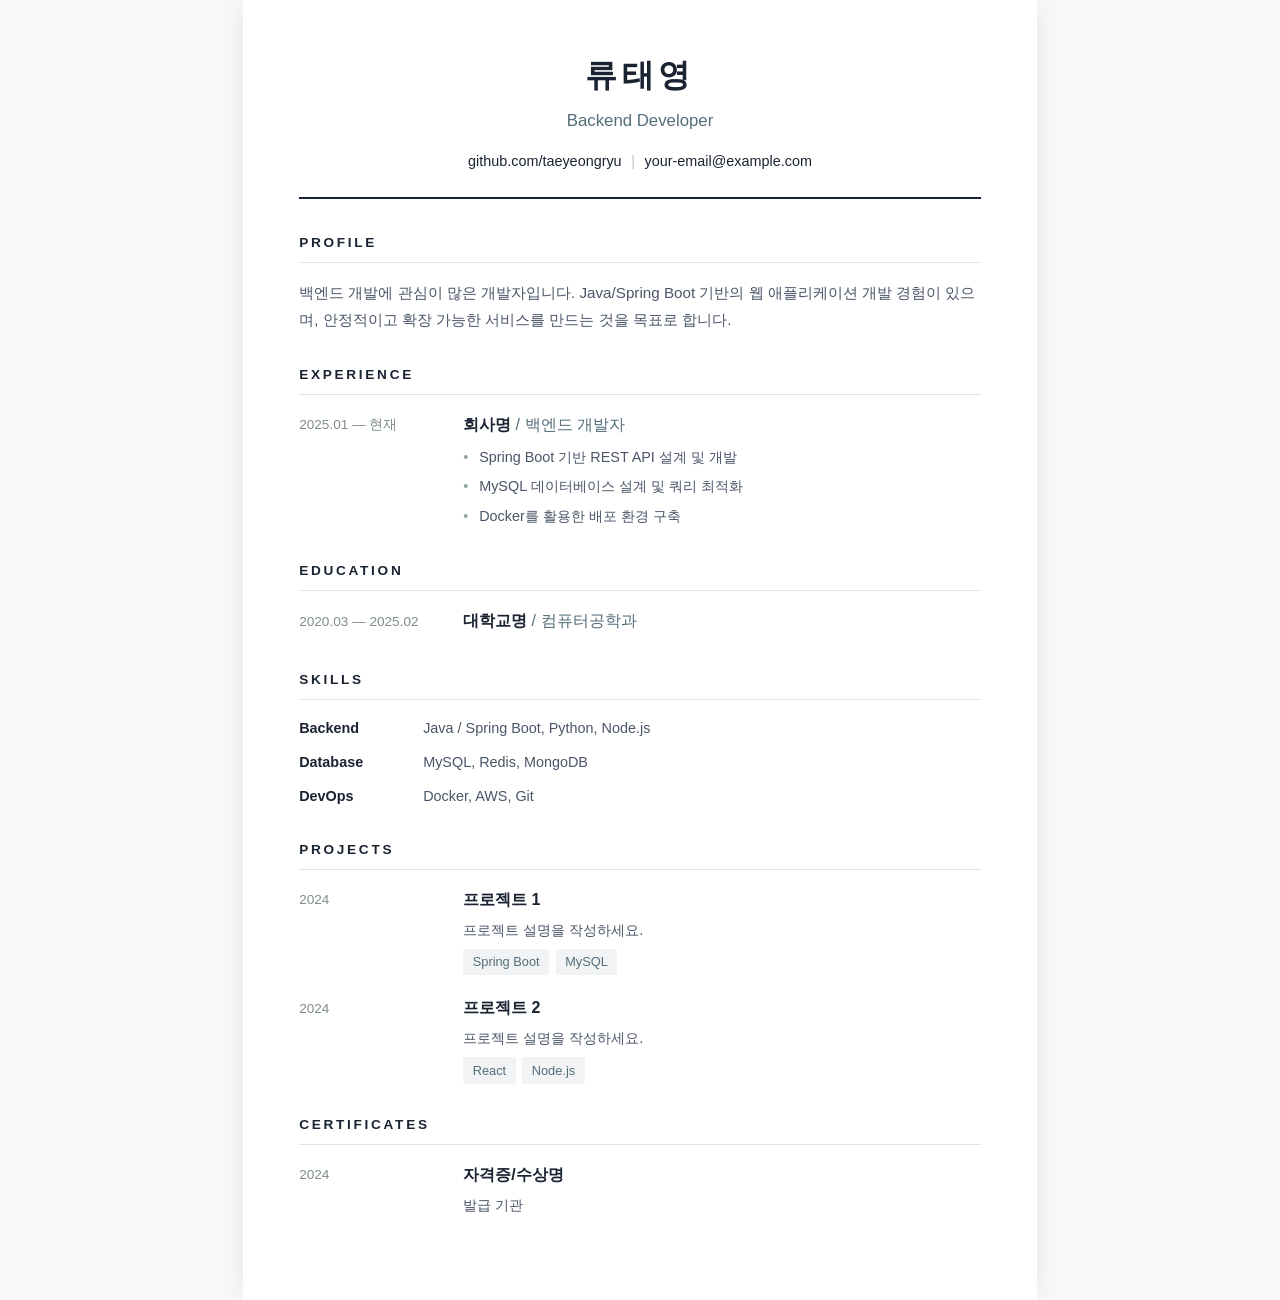
==== resume/index.html @ edf3df94 "feat: add resume page and redirect index to /resume/ - Add resume/index.html with professional resum" ====
<!DOCTYPE html>
<html lang="ko">
<head>
    <meta charset="UTF-8">
    <meta name="viewport" content="width=device-width, initial-scale=1.0">
    <title>류태영 | Resume</title>
    <link rel="stylesheet" href="style.css">
</head>
<body>
    <main>
        <header class="resume-header">
            <h1>류태영</h1>
            <p class="title">Backend Developer</p>
            <div class="contact-info">
                <a href="https://github.com/taeyeongryu" target="_blank">github.com/taeyeongryu</a>
                <span class="separator">|</span>
                <a href="mailto:your-email@example.com">your-email@example.com</a>
            </div>
        </header>

        <section>
            <h2>PROFILE</h2>
            <p class="profile-summary">
                백엔드 개발에 관심이 많은 개발자입니다. Java/Spring Boot 기반의 웹 애플리케이션 개발 경험이 있으며,
                안정적이고 확장 가능한 서비스를 만드는 것을 목표로 합니다.
            </p>
        </section>

        <section>
            <h2>EXPERIENCE</h2>
            <div class="timeline">
                <div class="timeline-item">
                    <div class="timeline-date">2025.01 &mdash; 현재</div>
                    <div class="timeline-content">
                        <h3>회사명 <span class="position">/ 백엔드 개발자</span></h3>
                        <ul>
                            <li>Spring Boot 기반 REST API 설계 및 개발</li>
                            <li>MySQL 데이터베이스 설계 및 쿼리 최적화</li>
                            <li>Docker를 활용한 배포 환경 구축</li>
                        </ul>
                    </div>
                </div>
            </div>
        </section>

        <section>
            <h2>EDUCATION</h2>
            <div class="timeline">
                <div class="timeline-item">
                    <div class="timeline-date">2020.03 &mdash; 2025.02</div>
                    <div class="timeline-content">
                        <h3>대학교명 <span class="position">/ 컴퓨터공학과</span></h3>
                    </div>
                </div>
            </div>
        </section>

        <section>
            <h2>SKILLS</h2>
            <div class="skills-list">
                <div class="skill-row">
                    <span class="skill-category">Backend</span>
                    <span class="skill-items">Java / Spring Boot, Python, Node.js</span>
                </div>
                <div class="skill-row">
                    <span class="skill-category">Database</span>
                    <span class="skill-items">MySQL, Redis, MongoDB</span>
                </div>
                <div class="skill-row">
                    <span class="skill-category">DevOps</span>
                    <span class="skill-items">Docker, AWS, Git</span>
                </div>
            </div>
        </section>

        <section>
            <h2>PROJECTS</h2>
            <div class="timeline">
                <div class="timeline-item">
                    <div class="timeline-date">2024</div>
                    <div class="timeline-content">
                        <h3>프로젝트 1</h3>
                        <p>프로젝트 설명을 작성하세요.</p>
                        <div class="tech-tags">
                            <span>Spring Boot</span>
                            <span>MySQL</span>
                        </div>
                    </div>
                </div>
                <div class="timeline-item">
                    <div class="timeline-date">2024</div>
                    <div class="timeline-content">
                        <h3>프로젝트 2</h3>
                        <p>프로젝트 설명을 작성하세요.</p>
                        <div class="tech-tags">
                            <span>React</span>
                            <span>Node.js</span>
                        </div>
                    </div>
                </div>
            </div>
        </section>

        <section>
            <h2>CERTIFICATES</h2>
            <div class="timeline">
                <div class="timeline-item">
                    <div class="timeline-date">2024</div>
                    <div class="timeline-content">
                        <h3>자격증/수상명</h3>
                        <p>발급 기관</p>
                    </div>
                </div>
            </div>
        </section>
    </main>
</body>
</html>
---- resume/style.css ----
* {
    margin: 0;
    padding: 0;
    box-sizing: border-box;
}

body {
    font-family: -apple-system, 'Segoe UI', 'Noto Sans KR', sans-serif;
    color: #2c3e50;
    line-height: 1.7;
    background: #f8f9fa;
}

main {
    max-width: 210mm;
    margin: 0 auto;
    background: #fff;
    padding: 3rem 3.5rem;
    min-height: 100vh;
    box-shadow: 0 0 30px rgba(0, 0, 0, 0.08);
}

/* Back link */
.back-link {
    position: fixed;
    top: 1.5rem;
    left: 1.5rem;
    text-decoration: none;
    color: #7f8c8d;
    font-size: 0.9rem;
    transition: color 0.2s;
    z-index: 10;
}

.back-link:hover {
    color: #1a2332;
}

/* Header */
.resume-header {
    text-align: center;
    padding-bottom: 1.5rem;
    border-bottom: 2px solid #1a2332;
    margin-bottom: 2rem;
}

.resume-header h1 {
    font-size: 2rem;
    font-weight: 700;
    color: #1a2332;
    letter-spacing: 0.15em;
    margin-bottom: 0.3rem;
}

.resume-header .title {
    font-size: 1.05rem;
    color: #546e7a;
    font-weight: 400;
    margin-bottom: 0.8rem;
}

.contact-info {
    display: flex;
    justify-content: center;
    align-items: center;
    gap: 0.6rem;
    font-size: 0.9rem;
}

.contact-info a {
    color: #1a2332;
    text-decoration: none;
}

.contact-info a:hover {
    text-decoration: underline;
}

.contact-info .separator {
    color: #bdc3c7;
}

/* Sections */
section {
    margin-bottom: 1.8rem;
}

section h2 {
    font-size: 0.85rem;
    font-weight: 700;
    color: #1a2332;
    letter-spacing: 0.2em;
    text-transform: uppercase;
    padding-bottom: 0.5rem;
    border-bottom: 1px solid #dee2e6;
    margin-bottom: 1rem;
}

/* Profile */
.profile-summary {
    color: #4a5568;
    font-size: 0.95rem;
    line-height: 1.8;
}

/* Timeline */
.timeline {
    display: flex;
    flex-direction: column;
    gap: 1.2rem;
}

.timeline-item {
    display: grid;
    grid-template-columns: 140px 1fr;
    gap: 1.5rem;
}

.timeline-date {
    font-size: 0.85rem;
    color: #7f8c8d;
    padding-top: 0.15rem;
    white-space: nowrap;
}

.timeline-content h3 {
    font-size: 1rem;
    font-weight: 600;
    color: #1a2332;
    margin-bottom: 0.3rem;
}

.timeline-content .position {
    font-weight: 400;
    color: #546e7a;
}

.timeline-content p {
    color: #4a5568;
    font-size: 0.9rem;
    margin-bottom: 0.4rem;
}

.timeline-content ul {
    list-style: none;
    padding: 0;
}

.timeline-content li {
    font-size: 0.9rem;
    color: #4a5568;
    padding: 0.15rem 0;
    padding-left: 1rem;
    position: relative;
}

.timeline-content li::before {
    content: '\2022';
    position: absolute;
    left: 0;
    color: #95a5a6;
}

/* Skills */
.skills-list {
    display: flex;
    flex-direction: column;
    gap: 0.6rem;
}

.skill-row {
    display: grid;
    grid-template-columns: 100px 1fr;
    gap: 1.5rem;
    font-size: 0.9rem;
}

.skill-category {
    font-weight: 600;
    color: #1a2332;
}

.skill-items {
    color: #4a5568;
}

/* Tech tags */
.tech-tags {
    display: flex;
    gap: 0.4rem;
    flex-wrap: wrap;
    margin-top: 0.3rem;
}

.tech-tags span {
    font-size: 0.8rem;
    color: #546e7a;
    background: #f1f3f5;
    padding: 0.15rem 0.6rem;
    border-radius: 3px;
}

/* Responsive */
@media (max-width: 600px) {
    main {
        padding: 2rem 1.5rem;
    }

    .timeline-item {
        grid-template-columns: 1fr;
        gap: 0.2rem;
    }

    .timeline-date {
        font-weight: 600;
        color: #546e7a;
    }

    .skill-row {
        grid-template-columns: 1fr;
        gap: 0.2rem;
    }

    .back-link {
        position: static;
        display: inline-block;
        padding: 1rem 1.5rem 0;
    }
}

/* Print */
@media print {
    body {
        background: #fff;
    }

    main {
        box-shadow: none;
        padding: 0;
        max-width: 100%;
    }

    .back-link {
        display: none;
    }

    section {
        margin-bottom: 1.2rem;
        break-inside: avoid;
    }

    @page {
        size: A4;
        margin: 15mm 20mm;
    }
}
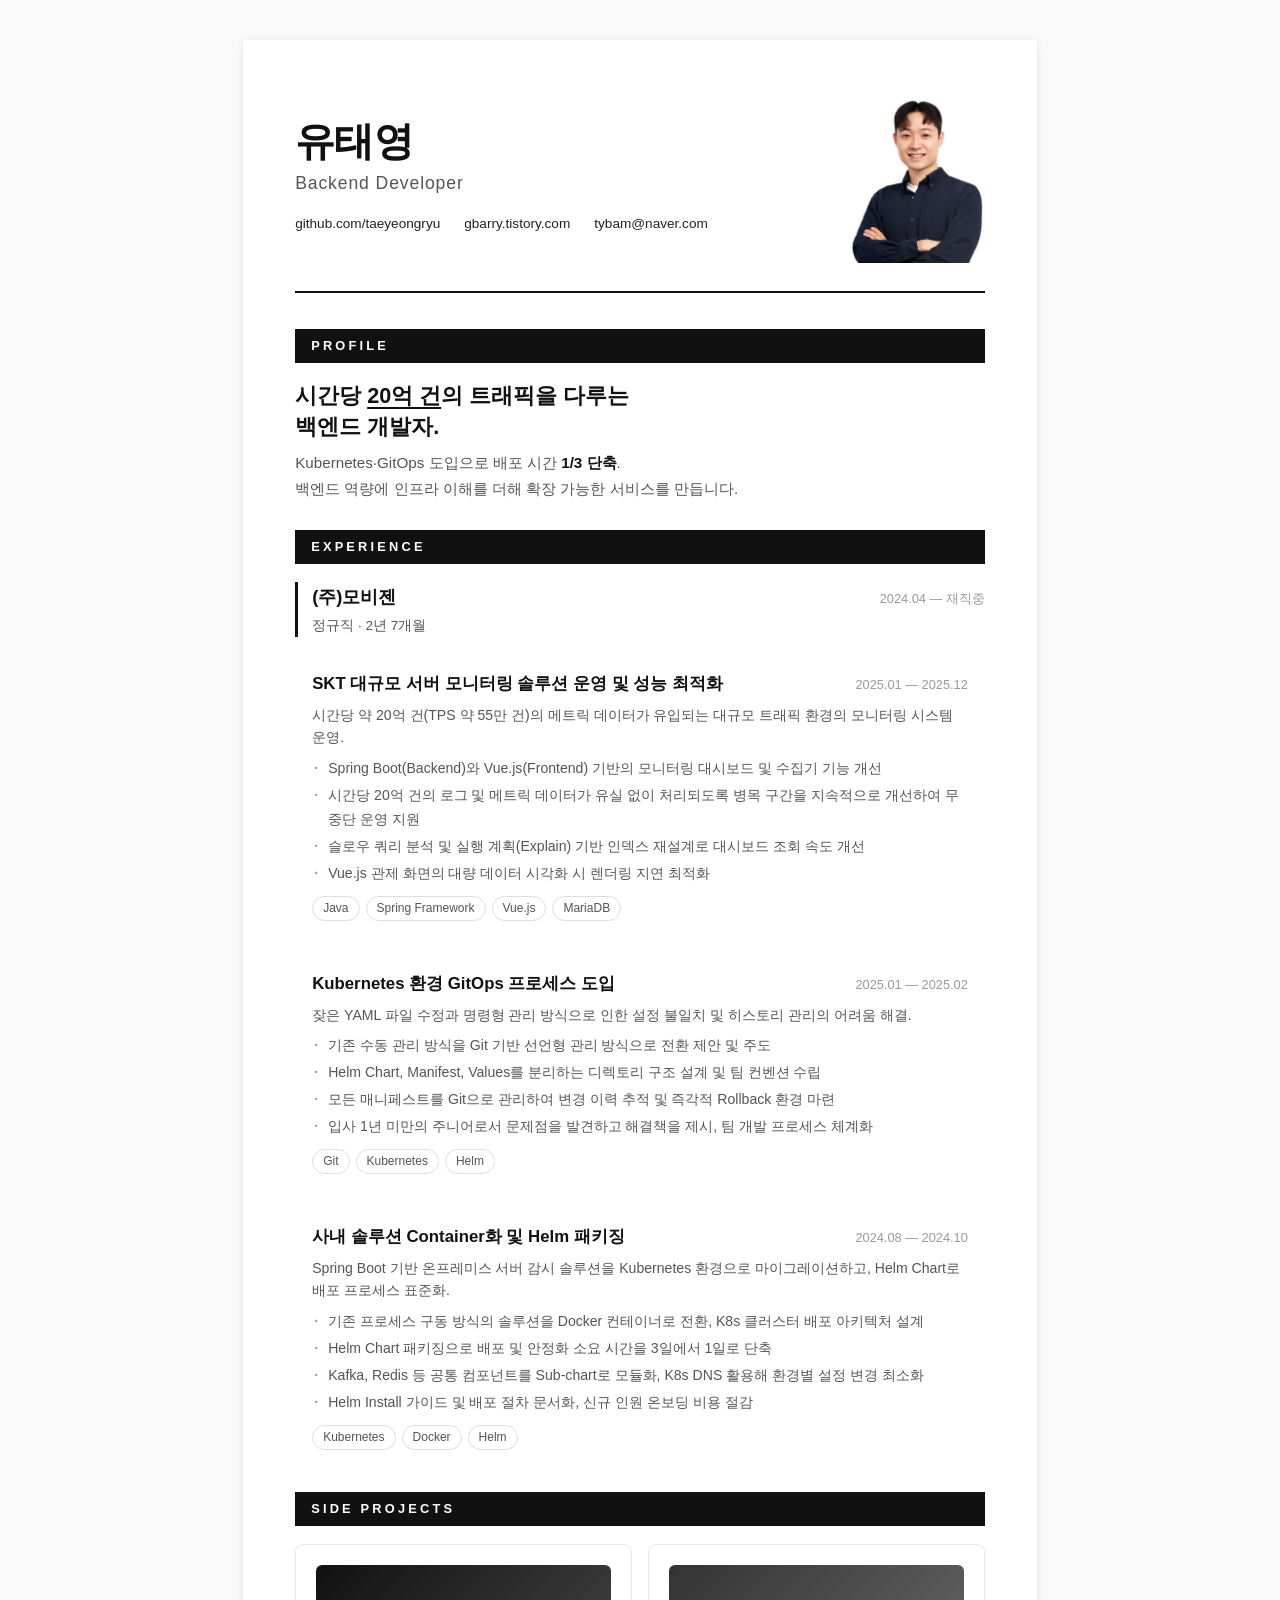
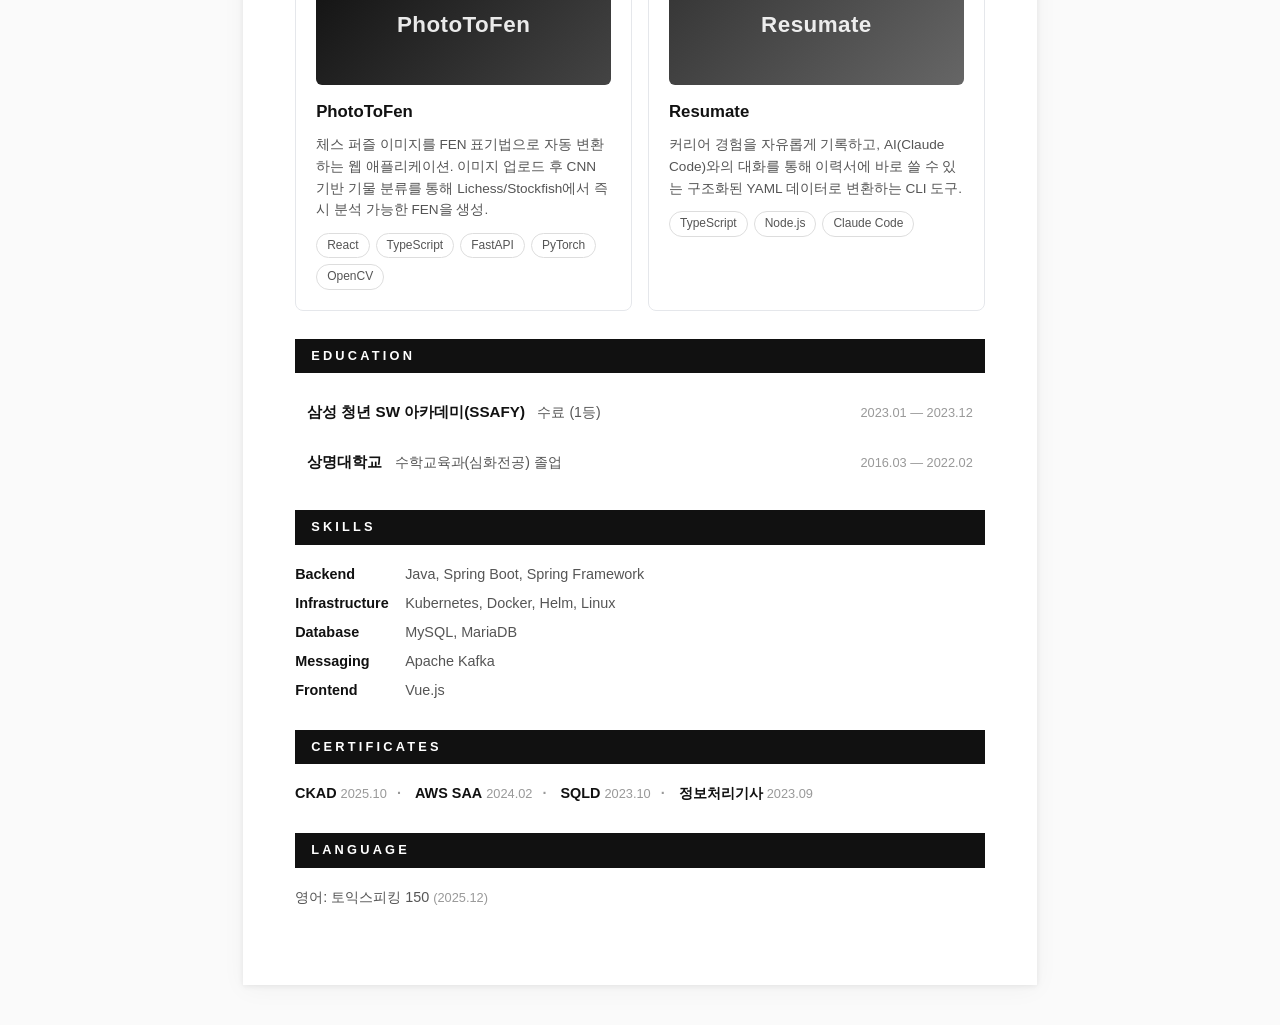
==== commit 8e962c43: "feat: redesign resume with B-style layout, profile photo, and side projects - Apply typography-focus" ====
--- a/resume/index.html
+++ b/resume/index.html
@@ -3,116 +3,227 @@
 <head>
     <meta charset="UTF-8">
     <meta name="viewport" content="width=device-width, initial-scale=1.0">
-    <title>류태영 | Resume</title>
+    <title>유태영 — Backend Developer</title>
     <link rel="stylesheet" href="style.css">
 </head>
 <body>
-    <main>
-        <header class="resume-header">
-            <h1>류태영</h1>
-            <p class="title">Backend Developer</p>
-            <div class="contact-info">
-                <a href="https://github.com/taeyeongryu" target="_blank">github.com/taeyeongryu</a>
-                <span class="separator">|</span>
-                <a href="mailto:your-email@example.com">your-email@example.com</a>
-            </div>
+    <div class="resume">
+        <!-- Header -->
+        <header class="header">
+            <div class="header__text">
+                <h1 class="header__name">유태영</h1>
+                <p class="header__role">Backend Developer</p>
+                <ul class="header__contact">
+                    <li><a href="https://github.com/taeyeongryu" target="_blank" rel="noopener">github.com/taeyeongryu</a></li>
+                    <li><a href="https://gbarry.tistory.com" target="_blank" rel="noopener">gbarry.tistory.com</a></li>
+                    <li><a href="mailto:tybam@naver.com">tybam@naver.com</a></li>
+                </ul>
+            </div>
+            <img src="profile.jpg" alt="유태영 프로필 사진" class="header__photo">
         </header>
 
-        <section>
-            <h2>PROFILE</h2>
-            <p class="profile-summary">
-                백엔드 개발에 관심이 많은 개발자입니다. Java/Spring Boot 기반의 웹 애플리케이션 개발 경험이 있으며,
-                안정적이고 확장 가능한 서비스를 만드는 것을 목표로 합니다.
-            </p>
-        </section>
-
-        <section>
-            <h2>EXPERIENCE</h2>
-            <div class="timeline">
-                <div class="timeline-item">
-                    <div class="timeline-date">2025.01 &mdash; 현재</div>
-                    <div class="timeline-content">
-                        <h3>회사명 <span class="position">/ 백엔드 개발자</span></h3>
-                        <ul>
-                            <li>Spring Boot 기반 REST API 설계 및 개발</li>
-                            <li>MySQL 데이터베이스 설계 및 쿼리 최적화</li>
-                            <li>Docker를 활용한 배포 환경 구축</li>
-                        </ul>
-                    </div>
-                </div>
-            </div>
-        </section>
-
-        <section>
-            <h2>EDUCATION</h2>
-            <div class="timeline">
-                <div class="timeline-item">
-                    <div class="timeline-date">2020.03 &mdash; 2025.02</div>
-                    <div class="timeline-content">
-                        <h3>대학교명 <span class="position">/ 컴퓨터공학과</span></h3>
-                    </div>
-                </div>
-            </div>
-        </section>
-
-        <section>
-            <h2>SKILLS</h2>
-            <div class="skills-list">
-                <div class="skill-row">
-                    <span class="skill-category">Backend</span>
-                    <span class="skill-items">Java / Spring Boot, Python, Node.js</span>
-                </div>
-                <div class="skill-row">
-                    <span class="skill-category">Database</span>
-                    <span class="skill-items">MySQL, Redis, MongoDB</span>
-                </div>
-                <div class="skill-row">
-                    <span class="skill-category">DevOps</span>
-                    <span class="skill-items">Docker, AWS, Git</span>
-                </div>
-            </div>
-        </section>
-
-        <section>
-            <h2>PROJECTS</h2>
-            <div class="timeline">
-                <div class="timeline-item">
-                    <div class="timeline-date">2024</div>
-                    <div class="timeline-content">
-                        <h3>프로젝트 1</h3>
-                        <p>프로젝트 설명을 작성하세요.</p>
-                        <div class="tech-tags">
-                            <span>Spring Boot</span>
-                            <span>MySQL</span>
-                        </div>
-                    </div>
-                </div>
-                <div class="timeline-item">
-                    <div class="timeline-date">2024</div>
-                    <div class="timeline-content">
-                        <h3>프로젝트 2</h3>
-                        <p>프로젝트 설명을 작성하세요.</p>
-                        <div class="tech-tags">
-                            <span>React</span>
-                            <span>Node.js</span>
-                        </div>
-                    </div>
-                </div>
-            </div>
-        </section>
-
-        <section>
-            <h2>CERTIFICATES</h2>
-            <div class="timeline">
-                <div class="timeline-item">
-                    <div class="timeline-date">2024</div>
-                    <div class="timeline-content">
-                        <h3>자격증/수상명</h3>
-                        <p>발급 기관</p>
-                    </div>
-                </div>
-            </div>
-        </section>
-    </main>
+        <!-- Profile -->
+        <section class="section">
+            <h2 class="section__title">Profile</h2>
+            <p class="profile__headline">시간당 <strong>20억 건</strong>의 트래픽을 다루는<br>백엔드 개발자.</p>
+            <p class="profile__sub">Kubernetes·GitOps 도입으로 배포 시간 <strong>1/3 단축</strong>.<br>백엔드 역량에 인프라 이해를 더해 확장 가능한 서비스를 만듭니다.</p>
+        </section>
+
+        <!-- Experience -->
+        <section class="section">
+            <h2 class="section__title">Experience</h2>
+
+            <div class="company">
+                <div class="company__header">
+                    <div class="company__info">
+                        <h3 class="company__name">(주)모비젠</h3>
+                        <span class="company__position">정규직 · <span id="career-duration"></span></span>
+                    </div>
+                    <span class="company__date">2024.04 — 재직중</span>
+                </div>
+
+                <!-- Project 1 -->
+                <div class="project">
+                    <div class="project__header">
+                        <h4 class="project__title">SKT 대규모 서버 모니터링 솔루션 운영 및 성능 최적화</h4>
+                        <span class="project__date">2025.01 — 2025.12</span>
+                    </div>
+                    <p class="project__desc">시간당 약 20억 건(TPS 약 55만 건)의 메트릭 데이터가 유입되는 대규모 트래픽 환경의 모니터링 시스템 운영.</p>
+                    <ul class="project__bullets">
+                        <li>Spring Boot(Backend)와 Vue.js(Frontend) 기반의 모니터링 대시보드 및 수집기 기능 개선</li>
+                        <li>시간당 20억 건의 로그 및 메트릭 데이터가 유실 없이 처리되도록 병목 구간을 지속적으로 개선하여 무중단 운영 지원</li>
+                        <li>슬로우 쿼리 분석 및 실행 계획(Explain) 기반 인덱스 재설계로 대시보드 조회 속도 개선</li>
+                        <li>Vue.js 관제 화면의 대량 데이터 시각화 시 렌더링 지연 최적화</li>
+                    </ul>
+                    <div class="project__tags">
+                        <span class="tag">Java</span>
+                        <span class="tag">Spring Framework</span>
+                        <span class="tag">Vue.js</span>
+                        <span class="tag">MariaDB</span>
+                    </div>
+                </div>
+
+                <!-- Project 2 -->
+                <div class="project">
+                    <div class="project__header">
+                        <h4 class="project__title">Kubernetes 환경 GitOps 프로세스 도입</h4>
+                        <span class="project__date">2025.01 — 2025.02</span>
+                    </div>
+                    <p class="project__desc">잦은 YAML 파일 수정과 명령형 관리 방식으로 인한 설정 불일치 및 히스토리 관리의 어려움 해결.</p>
+                    <ul class="project__bullets">
+                        <li>기존 수동 관리 방식을 Git 기반 선언형 관리 방식으로 전환 제안 및 주도</li>
+                        <li>Helm Chart, Manifest, Values를 분리하는 디렉토리 구조 설계 및 팀 컨벤션 수립</li>
+                        <li>모든 매니페스트를 Git으로 관리하여 변경 이력 추적 및 즉각적 Rollback 환경 마련</li>
+                        <li>입사 1년 미만의 주니어로서 문제점을 발견하고 해결책을 제시, 팀 개발 프로세스 체계화</li>
+                    </ul>
+                    <div class="project__tags">
+                        <span class="tag">Git</span>
+                        <span class="tag">Kubernetes</span>
+                        <span class="tag">Helm</span>
+                    </div>
+                </div>
+
+                <!-- Project 3 -->
+                <div class="project">
+                    <div class="project__header">
+                        <h4 class="project__title">사내 솔루션 Container화 및 Helm 패키징</h4>
+                        <span class="project__date">2024.08 — 2024.10</span>
+                    </div>
+                    <p class="project__desc">Spring Boot 기반 온프레미스 서버 감시 솔루션을 Kubernetes 환경으로 마이그레이션하고, Helm Chart로 배포 프로세스 표준화.</p>
+                    <ul class="project__bullets">
+                        <li>기존 프로세스 구동 방식의 솔루션을 Docker 컨테이너로 전환, K8s 클러스터 배포 아키텍처 설계</li>
+                        <li>Helm Chart 패키징으로 배포 및 안정화 소요 시간을 3일에서 1일로 단축</li>
+                        <li>Kafka, Redis 등 공통 컴포넌트를 Sub-chart로 모듈화, K8s DNS 활용해 환경별 설정 변경 최소화</li>
+                        <li>Helm Install 가이드 및 배포 절차 문서화, 신규 인원 온보딩 비용 절감</li>
+                    </ul>
+                    <div class="project__tags">
+                        <span class="tag">Kubernetes</span>
+                        <span class="tag">Docker</span>
+                        <span class="tag">Helm</span>
+                    </div>
+                </div>
+            </div>
+        </section>
+
+        <!-- Side Projects -->
+        <section class="section">
+            <h2 class="section__title">Side Projects</h2>
+            <div class="side-projects">
+                <a href="https://github.com/taeyeongryu/phototofen" target="_blank" rel="noopener" class="side-project-card">
+                    <div class="side-project-card__img side-project-card__img--1">PhotoToFen</div>
+                    <h4 class="side-project-card__title">PhotoToFen</h4>
+                    <p class="side-project-card__desc">체스 퍼즐 이미지를 FEN 표기법으로 자동 변환하는 웹 애플리케이션. 이미지 업로드 후 CNN 기반 기물 분류를 통해 Lichess/Stockfish에서 즉시 분석 가능한 FEN을 생성.</p>
+                    <div class="project__tags">
+                        <span class="tag">React</span>
+                        <span class="tag">TypeScript</span>
+                        <span class="tag">FastAPI</span>
+                        <span class="tag">PyTorch</span>
+                        <span class="tag">OpenCV</span>
+                    </div>
+                </a>
+                <a href="https://github.com/taeyeongryu/resumate" target="_blank" rel="noopener" class="side-project-card">
+                    <div class="side-project-card__img side-project-card__img--2">Resumate</div>
+                    <h4 class="side-project-card__title">Resumate</h4>
+                    <p class="side-project-card__desc">커리어 경험을 자유롭게 기록하고, AI(Claude Code)와의 대화를 통해 이력서에 바로 쓸 수 있는 구조화된 YAML 데이터로 변환하는 CLI 도구.</p>
+                    <div class="project__tags">
+                        <span class="tag">TypeScript</span>
+                        <span class="tag">Node.js</span>
+                        <span class="tag">Claude Code</span>
+                    </div>
+                </a>
+            </div>
+        </section>
+
+        <!-- Education -->
+        <section class="section">
+            <h2 class="section__title">Education</h2>
+            <div class="education__item">
+                <div class="education__info">
+                    <span class="education__name">삼성 청년 SW 아카데미(SSAFY)</span>
+                    <span class="education__detail">수료 (1등)</span>
+                </div>
+                <span class="education__date">2023.01 — 2023.12</span>
+            </div>
+            <div class="education__item">
+                <div class="education__info">
+                    <span class="education__name">상명대학교</span>
+                    <span class="education__detail">수학교육과(심화전공) 졸업</span>
+                </div>
+                <span class="education__date">2016.03 — 2022.02</span>
+            </div>
+        </section>
+
+        <!-- Skills -->
+        <section class="section">
+            <h2 class="section__title">Skills</h2>
+            <div class="skills">
+                <div class="skills__row">
+                    <span class="skills__category">Backend</span>
+                    <span class="skills__items">Java, Spring Boot, Spring Framework</span>
+                </div>
+                <div class="skills__row">
+                    <span class="skills__category">Infrastructure</span>
+                    <span class="skills__items">Kubernetes, Docker, Helm, Linux</span>
+                </div>
+                <div class="skills__row">
+                    <span class="skills__category">Database</span>
+                    <span class="skills__items">MySQL, MariaDB</span>
+                </div>
+                <div class="skills__row">
+                    <span class="skills__category">Messaging</span>
+                    <span class="skills__items">Apache Kafka</span>
+                </div>
+                <div class="skills__row">
+                    <span class="skills__category">Frontend</span>
+                    <span class="skills__items">Vue.js</span>
+                </div>
+            </div>
+        </section>
+
+        <!-- Certificates -->
+        <section class="section">
+            <h2 class="section__title">Certificates</h2>
+            <ul class="certs">
+                <li class="certs__item">CKAD <span class="certs__date">2025.10</span></li>
+                <li class="certs__item">AWS SAA <span class="certs__date">2024.02</span></li>
+                <li class="certs__item">SQLD <span class="certs__date">2023.10</span></li>
+                <li class="certs__item">정보처리기사 <span class="certs__date">2023.09</span></li>
+            </ul>
+        </section>
+
+        <!-- Language -->
+        <section class="section">
+            <h2 class="section__title">Language</h2>
+            <p class="language__text">영어: 토익스피킹 150 <span class="language__date">(2025.12)</span></p>
+        </section>
+    </div>
+
+    <script>
+    (function() {
+        // Career duration
+        const start = new Date(2024, 3, 22);
+        const now = new Date();
+        let months = (now.getFullYear() - start.getFullYear()) * 12 + (now.getMonth() - start.getMonth());
+        if (now.getDate() < start.getDate()) months--;
+        const y = Math.floor(months / 12);
+        const m = months % 12;
+        const text = (y > 0 ? y + '년 ' : '') + m + '개월';
+        document.getElementById('career-duration').textContent = text;
+
+        // Scroll animation
+        const observer = new IntersectionObserver(function(entries) {
+            entries.forEach(function(entry) {
+                if (entry.isIntersecting) {
+                    entry.target.classList.add('visible');
+                    observer.unobserve(entry.target);
+                }
+            });
+        }, { threshold: 0.15 });
+
+        document.querySelectorAll('.section').forEach(function(el) {
+            observer.observe(el);
+        });
+    })();
+    </script>
 </body>
 </html>
--- a/resume/style.css
+++ b/resume/style.css
@@ -1,256 +1,577 @@
-* {
+/* ============================================================
+   Resume — Strong Typography + Accent Color
+   ============================================================ */
+
+/* --- Reset & Base --- */
+*,
+*::before,
+*::after {
     margin: 0;
     padding: 0;
     box-sizing: border-box;
 }
 
+:root {
+    --navy: #111111;
+    --blue: #555555;
+    --gray-700: #222222;
+    --gray-600: #555555;
+    --gray-400: #999999;
+    --white: #ffffff;
+    --bg: #fafafa;
+    --accent: #111111;
+}
+
 body {
-    font-family: -apple-system, 'Segoe UI', 'Noto Sans KR', sans-serif;
-    color: #2c3e50;
+    font-family: 'Pretendard', -apple-system, BlinkMacSystemFont, 'Segoe UI', Roboto, sans-serif;
+    background: var(--bg);
+    color: var(--gray-700);
+    line-height: 1.6;
+    -webkit-font-smoothing: antialiased;
+}
+
+a {
+    color: var(--gray-700);
+    text-decoration: none;
+}
+
+a:hover {
+    text-decoration: underline;
+}
+
+/* --- Scroll Animation --- */
+@keyframes fadeSlideUp {
+    from {
+        opacity: 0;
+        transform: translateY(24px);
+    }
+    to {
+        opacity: 1;
+        transform: translateY(0);
+    }
+}
+
+.section {
+    opacity: 0;
+}
+
+.section.visible {
+    animation: fadeSlideUp 0.5s ease-out forwards;
+}
+
+.section:nth-child(2) { animation-delay: 0s; }
+.section:nth-child(3) { animation-delay: 0.07s; }
+.section:nth-child(4) { animation-delay: 0.14s; }
+.section:nth-child(5) { animation-delay: 0.21s; }
+
+/* --- Resume Container --- */
+.resume {
+    max-width: 210mm;
+    margin: 40px auto;
+    background: var(--white);
+    padding: 48px 52px;
+    box-shadow: 0 1px 6px rgba(0, 0, 0, 0.08), 0 4px 24px rgba(0, 0, 0, 0.04);
+}
+
+/* --- Header --- */
+.header {
+    display: flex;
+    align-items: center;
+    justify-content: space-between;
+    gap: 32px;
+    margin-bottom: 36px;
+    padding-bottom: 28px;
+    border-bottom: 2px solid var(--navy);
+}
+
+.header__text {
+    flex: 1;
+}
+
+.header__photo {
+    width: 140px;
+    height: 175px;
+    object-fit: cover;
+    object-position: top;
+    border-radius: 6px;
+    flex-shrink: 0;
+    transition: transform 0.3s ease, box-shadow 0.3s ease;
+}
+
+.header__photo:hover {
+    transform: scale(1.03);
+    box-shadow: 0 4px 16px rgba(0, 0, 0, 0.12);
+}
+
+.header__name {
+    font-size: 2.5rem;
+    font-weight: 800;
+    color: var(--navy);
+    letter-spacing: -0.02em;
+    line-height: 1.2;
+}
+
+.header__role {
+    font-size: 1.1rem;
+    font-weight: 400;
+    color: var(--gray-600);
+    margin-top: 4px;
+    letter-spacing: 0.05em;
+}
+
+.header__contact {
+    list-style: none;
+    display: flex;
+    flex-wrap: wrap;
+    gap: 8px 24px;
+    margin-top: 16px;
+    font-size: 0.85rem;
+}
+
+/* --- Section Title (Banner Style) --- */
+.section {
+    margin-bottom: 28px;
+}
+
+.section__title {
+    background: var(--navy);
+    color: var(--white);
+    font-size: 0.8rem;
+    font-weight: 700;
+    text-transform: uppercase;
+    letter-spacing: 0.25em;
+    padding: 7px 16px;
+    margin-bottom: 18px;
+}
+
+/* --- Profile --- */
+.profile__headline {
+    font-size: 1.35rem;
+    font-weight: 700;
+    color: var(--navy);
+    line-height: 1.4;
+    margin-bottom: 8px;
+}
+
+.profile__headline strong {
+    color: var(--navy);
+    text-decoration: underline;
+    text-decoration-thickness: 2px;
+    text-underline-offset: 4px;
+}
+
+.profile__sub {
+    font-size: 0.95rem;
+    color: var(--gray-600);
     line-height: 1.7;
-    background: #f8f9fa;
-}
-
-main {
-    max-width: 210mm;
-    margin: 0 auto;
-    background: #fff;
-    padding: 3rem 3.5rem;
-    min-height: 100vh;
-    box-shadow: 0 0 30px rgba(0, 0, 0, 0.08);
-}
-
-/* Back link */
-.back-link {
-    position: fixed;
-    top: 1.5rem;
-    left: 1.5rem;
-    text-decoration: none;
-    color: #7f8c8d;
-    font-size: 0.9rem;
-    transition: color 0.2s;
-    z-index: 10;
-}
-
-.back-link:hover {
-    color: #1a2332;
-}
-
-/* Header */
-.resume-header {
-    text-align: center;
-    padding-bottom: 1.5rem;
-    border-bottom: 2px solid #1a2332;
-    margin-bottom: 2rem;
-}
-
-.resume-header h1 {
-    font-size: 2rem;
-    font-weight: 700;
-    color: #1a2332;
-    letter-spacing: 0.15em;
-    margin-bottom: 0.3rem;
-}
-
-.resume-header .title {
+}
+
+.profile__sub strong {
+    color: var(--navy);
+    font-weight: 600;
+}
+
+/* --- Company --- */
+.company {
+    padding-left: 0;
+}
+
+.company__header {
+    display: flex;
+    justify-content: space-between;
+    align-items: baseline;
+    padding-left: 14px;
+    border-left: 3px solid var(--navy);
+    margin-bottom: 20px;
+    transition: border-left-width 0.2s ease;
+}
+
+.company__header:hover {
+    border-left-width: 5px;
+}
+
+.company__name {
+    font-size: 1.15rem;
+    font-weight: 700;
+    color: var(--navy);
+}
+
+.company__position {
+    font-size: 0.85rem;
+    color: var(--gray-600);
+    margin-top: 2px;
+}
+
+.company__date {
+    font-size: 0.8rem;
+    color: var(--gray-400);
+    white-space: nowrap;
+    flex-shrink: 0;
+}
+
+/* --- Project --- */
+.project {
+    margin-bottom: 22px;
+    padding: 14px 17px;
+    border-radius: 6px;
+    transition: background 0.25s ease, box-shadow 0.25s ease;
+}
+
+.project:hover {
+    background: #f8fafc;
+    box-shadow: 0 2px 8px rgba(0, 0, 0, 0.06);
+}
+
+.project:last-child {
+    margin-bottom: 0;
+}
+
+.project__header {
+    display: flex;
+    justify-content: space-between;
+    align-items: baseline;
+    margin-bottom: 6px;
+    gap: 12px;
+}
+
+.project__title {
     font-size: 1.05rem;
-    color: #546e7a;
-    font-weight: 400;
-    margin-bottom: 0.8rem;
-}
-
-.contact-info {
-    display: flex;
-    justify-content: center;
-    align-items: center;
-    gap: 0.6rem;
-    font-size: 0.9rem;
-}
-
-.contact-info a {
-    color: #1a2332;
-    text-decoration: none;
-}
-
-.contact-info a:hover {
-    text-decoration: underline;
-}
-
-.contact-info .separator {
-    color: #bdc3c7;
-}
-
-/* Sections */
-section {
-    margin-bottom: 1.8rem;
-}
-
-section h2 {
-    font-size: 0.85rem;
-    font-weight: 700;
-    color: #1a2332;
-    letter-spacing: 0.2em;
-    text-transform: uppercase;
-    padding-bottom: 0.5rem;
-    border-bottom: 1px solid #dee2e6;
-    margin-bottom: 1rem;
-}
-
-/* Profile */
-.profile-summary {
-    color: #4a5568;
-    font-size: 0.95rem;
-    line-height: 1.8;
-}
-
-/* Timeline */
-.timeline {
-    display: flex;
-    flex-direction: column;
-    gap: 1.2rem;
-}
-
-.timeline-item {
-    display: grid;
-    grid-template-columns: 140px 1fr;
-    gap: 1.5rem;
-}
-
-.timeline-date {
-    font-size: 0.85rem;
-    color: #7f8c8d;
-    padding-top: 0.15rem;
+    font-weight: 600;
+    color: var(--navy);
+}
+
+.project__date {
+    font-size: 0.8rem;
+    color: var(--gray-400);
     white-space: nowrap;
-}
-
-.timeline-content h3 {
-    font-size: 1rem;
-    font-weight: 600;
-    color: #1a2332;
-    margin-bottom: 0.3rem;
-}
-
-.timeline-content .position {
-    font-weight: 400;
-    color: #546e7a;
-}
-
-.timeline-content p {
-    color: #4a5568;
-    font-size: 0.9rem;
-    margin-bottom: 0.4rem;
-}
-
-.timeline-content ul {
+    flex-shrink: 0;
+}
+
+.project__desc {
+    font-size: 0.88rem;
+    color: var(--gray-600);
+    margin-bottom: 8px;
+    line-height: 1.6;
+}
+
+.project__bullets {
     list-style: none;
     padding: 0;
-}
-
-.timeline-content li {
+    margin-bottom: 10px;
+}
+
+.project__bullets li {
+    position: relative;
+    padding-left: 16px;
+    font-size: 0.88rem;
+    color: var(--gray-600);
+    line-height: 1.7;
+    margin-bottom: 3px;
+}
+
+.project__bullets li::before {
+    content: '·';
+    position: absolute;
+    left: 2px;
+    font-weight: 700;
+    color: var(--gray-400);
+}
+
+/* --- Tags --- */
+.project__tags {
+    display: flex;
+    flex-wrap: wrap;
+    gap: 6px;
+    margin-top: 8px;
+}
+
+.tag {
+    font-size: 0.75rem;
+    color: var(--gray-600);
+    border: 1px solid #ddd;
+    border-radius: 999px;
+    padding: 2px 10px;
+    line-height: 1.6;
+    white-space: nowrap;
+    transition: background 0.2s ease, color 0.2s ease, border-color 0.2s ease;
+}
+
+.tag:hover {
+    background: var(--navy);
+    color: var(--white);
+    border-color: var(--navy);
+}
+
+/* --- Side Projects --- */
+.side-projects {
+    display: grid;
+    grid-template-columns: repeat(2, 1fr);
+    gap: 16px;
+}
+
+.side-project-card {
+    display: block;
+    text-decoration: none;
+    color: inherit;
+    border: 1px solid #e5e7eb;
+    border-radius: 8px;
+    padding: 20px;
+    transition: border-color 0.25s ease, box-shadow 0.25s ease, transform 0.25s ease;
+}
+
+.side-project-card:hover {
+    text-decoration: none;
+    border-color: var(--navy);
+    box-shadow: 0 4px 16px rgba(0, 0, 0, 0.08);
+    transform: translateY(-2px);
+}
+
+.side-project-card__img {
+    height: 120px;
+    border-radius: 6px;
+    margin-bottom: 14px;
+    display: flex;
+    align-items: center;
+    justify-content: center;
+    font-size: 1.4rem;
+    font-weight: 800;
+    color: rgba(255, 255, 255, 0.9);
+    letter-spacing: 0.02em;
+}
+
+.side-project-card__img--1 {
+    background: linear-gradient(135deg, #111, #444);
+}
+
+.side-project-card__img--2 {
+    background: linear-gradient(135deg, #333, #666);
+}
+
+.side-project-card__title {
+    font-size: 1.05rem;
+    font-weight: 700;
+    color: var(--navy);
+    margin-bottom: 8px;
+}
+
+.side-project-card:hover .side-project-card__title {
+    color: var(--navy);
+}
+
+.side-project-card__desc {
+    font-size: 0.85rem;
+    color: var(--gray-600);
+    line-height: 1.6;
+    margin-bottom: 12px;
+}
+
+/* --- Education --- */
+.education__item {
+    display: flex;
+    justify-content: space-between;
+    align-items: baseline;
+    margin-bottom: 8px;
+    padding: 8px 12px;
+    border-radius: 6px;
+    transition: background 0.2s ease;
+}
+
+.education__item:hover {
+    background: #f8fafc;
+}
+
+.education__name {
+    font-size: 0.95rem;
+    font-weight: 600;
+    color: var(--navy);
+}
+
+.education__detail {
+    font-size: 0.88rem;
+    color: var(--gray-600);
+    margin-left: 8px;
+}
+
+.education__date {
+    font-size: 0.8rem;
+    color: var(--gray-400);
+    white-space: nowrap;
+    flex-shrink: 0;
+}
+
+/* --- Skills --- */
+.skills__row {
+    display: flex;
+    align-items: baseline;
+    margin-bottom: 6px;
     font-size: 0.9rem;
-    color: #4a5568;
-    padding: 0.15rem 0;
-    padding-left: 1rem;
-    position: relative;
-}
-
-.timeline-content li::before {
-    content: '\2022';
-    position: absolute;
-    left: 0;
-    color: #95a5a6;
-}
-
-/* Skills */
-.skills-list {
-    display: flex;
-    flex-direction: column;
-    gap: 0.6rem;
-}
-
-.skill-row {
-    display: grid;
-    grid-template-columns: 100px 1fr;
-    gap: 1.5rem;
+}
+
+.skills__category {
+    font-weight: 700;
+    color: var(--navy);
+    min-width: 110px;
+    flex-shrink: 0;
+}
+
+.skills__items {
+    color: var(--gray-600);
+}
+
+/* --- Certificates --- */
+.certs {
+    list-style: none;
+    display: flex;
+    flex-wrap: wrap;
+    gap: 4px 0;
+}
+
+.certs__item {
     font-size: 0.9rem;
-}
-
-.skill-category {
+    color: var(--navy);
     font-weight: 600;
-    color: #1a2332;
-}
-
-.skill-items {
-    color: #4a5568;
-}
-
-/* Tech tags */
-.tech-tags {
-    display: flex;
-    gap: 0.4rem;
-    flex-wrap: wrap;
-    margin-top: 0.3rem;
-}
-
-.tech-tags span {
+    display: flex;
+    align-items: baseline;
+    gap: 4px;
+}
+
+.certs__item + .certs__item::before {
+    content: '·';
+    font-weight: 700;
+    color: var(--gray-400);
+    margin: 0 10px;
+}
+
+.certs__date {
     font-size: 0.8rem;
-    color: #546e7a;
-    background: #f1f3f5;
-    padding: 0.15rem 0.6rem;
-    border-radius: 3px;
-}
-
-/* Responsive */
+    font-weight: 400;
+    color: var(--gray-400);
+}
+
+/* --- Language --- */
+.language__text {
+    font-size: 0.9rem;
+    color: var(--gray-600);
+}
+
+.language__date {
+    font-size: 0.8rem;
+    color: var(--gray-400);
+}
+
+/* ============================================================
+   Responsive (< 600px)
+   ============================================================ */
 @media (max-width: 600px) {
-    main {
-        padding: 2rem 1.5rem;
-    }
-
-    .timeline-item {
+    .resume {
+        margin: 0;
+        padding: 24px 20px;
+        box-shadow: none;
+    }
+
+    .header {
+        flex-direction: column-reverse;
+        text-align: center;
+        gap: 16px;
+    }
+
+    .header__name {
+        font-size: 2rem;
+    }
+
+    .header__photo {
+        width: 120px;
+        height: 150px;
+    }
+
+    .header__contact {
+        flex-direction: column;
+        align-items: center;
+        gap: 4px;
+    }
+
+    .company__header {
+        flex-direction: column;
+        gap: 2px;
+    }
+
+    .project__header {
+        flex-direction: column;
+        gap: 2px;
+    }
+
+    .side-projects {
         grid-template-columns: 1fr;
-        gap: 0.2rem;
-    }
-
-    .timeline-date {
-        font-weight: 600;
-        color: #546e7a;
-    }
-
-    .skill-row {
-        grid-template-columns: 1fr;
-        gap: 0.2rem;
-    }
-
-    .back-link {
-        position: static;
-        display: inline-block;
-        padding: 1rem 1.5rem 0;
-    }
-}
-
-/* Print */
+    }
+
+    .education__item {
+        flex-direction: column;
+        gap: 2px;
+    }
+
+    .skills__row {
+        flex-direction: column;
+        gap: 2px;
+        margin-bottom: 10px;
+    }
+
+    .skills__category {
+        min-width: auto;
+    }
+
+    .certs {
+        flex-direction: column;
+        gap: 6px;
+    }
+
+    .certs__item + .certs__item::before {
+        display: none;
+    }
+}
+
+/* ============================================================
+   Print Styles
+   ============================================================ */
 @media print {
+    .section {
+        opacity: 1 !important;
+        animation: none !important;
+    }
+
     body {
-        background: #fff;
-    }
-
-    main {
+        background: none;
+    }
+
+    .resume {
+        max-width: none;
+        margin: 0;
+        padding: 0;
         box-shadow: none;
-        padding: 0;
-        max-width: 100%;
-    }
-
-    .back-link {
-        display: none;
-    }
-
-    section {
-        margin-bottom: 1.2rem;
-        break-inside: avoid;
+    }
+
+    .header__photo {
+        width: 80px;
+        height: 80px;
+    }
+
+    .section__title {
+        background: none;
+        color: var(--navy);
+        border-bottom: 2px solid var(--navy);
+        padding: 0 0 4px 0;
+    }
+
+    .tag {
+        border-color: var(--gray-400);
+        color: var(--gray-700);
+    }
+
+    a {
+        color: var(--gray-700);
     }
 
     @page {
         size: A4;
-        margin: 15mm 20mm;
-    }
-}
+        margin: 15mm 12mm;
+    }
+}
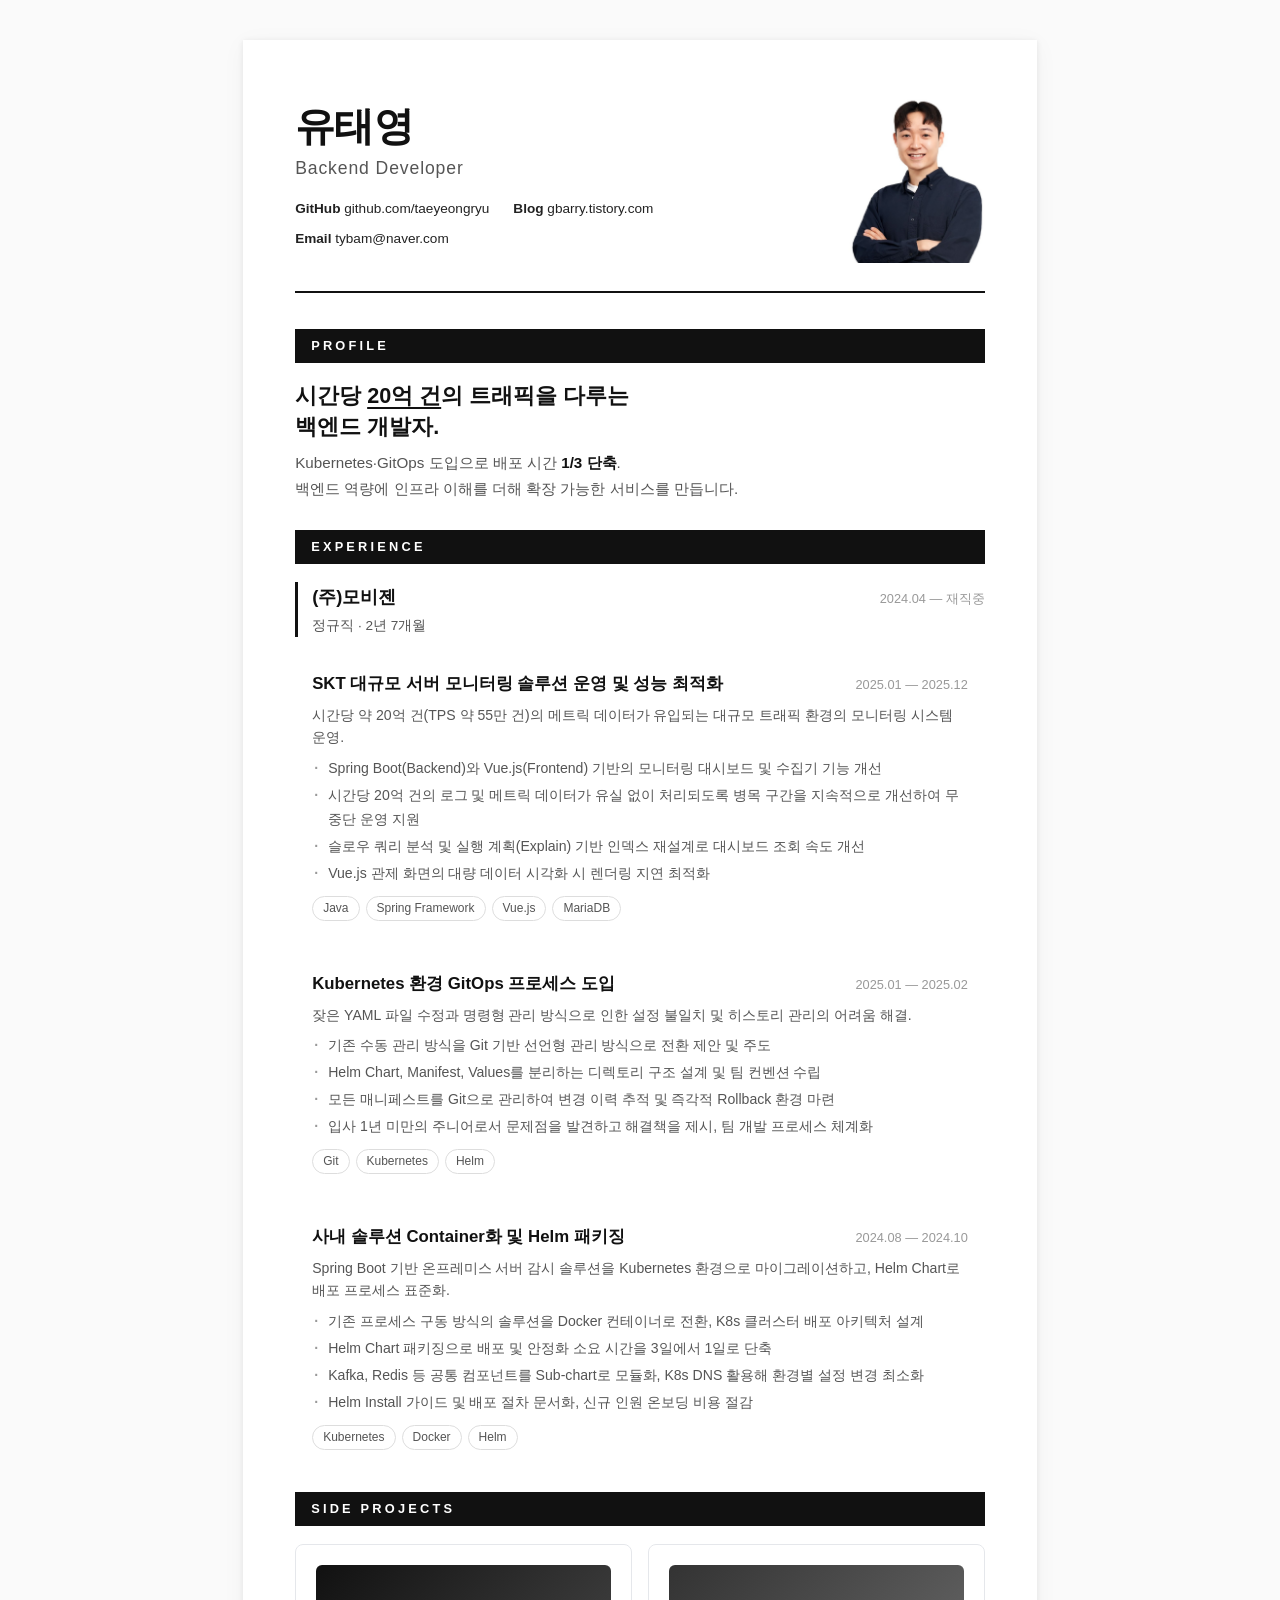
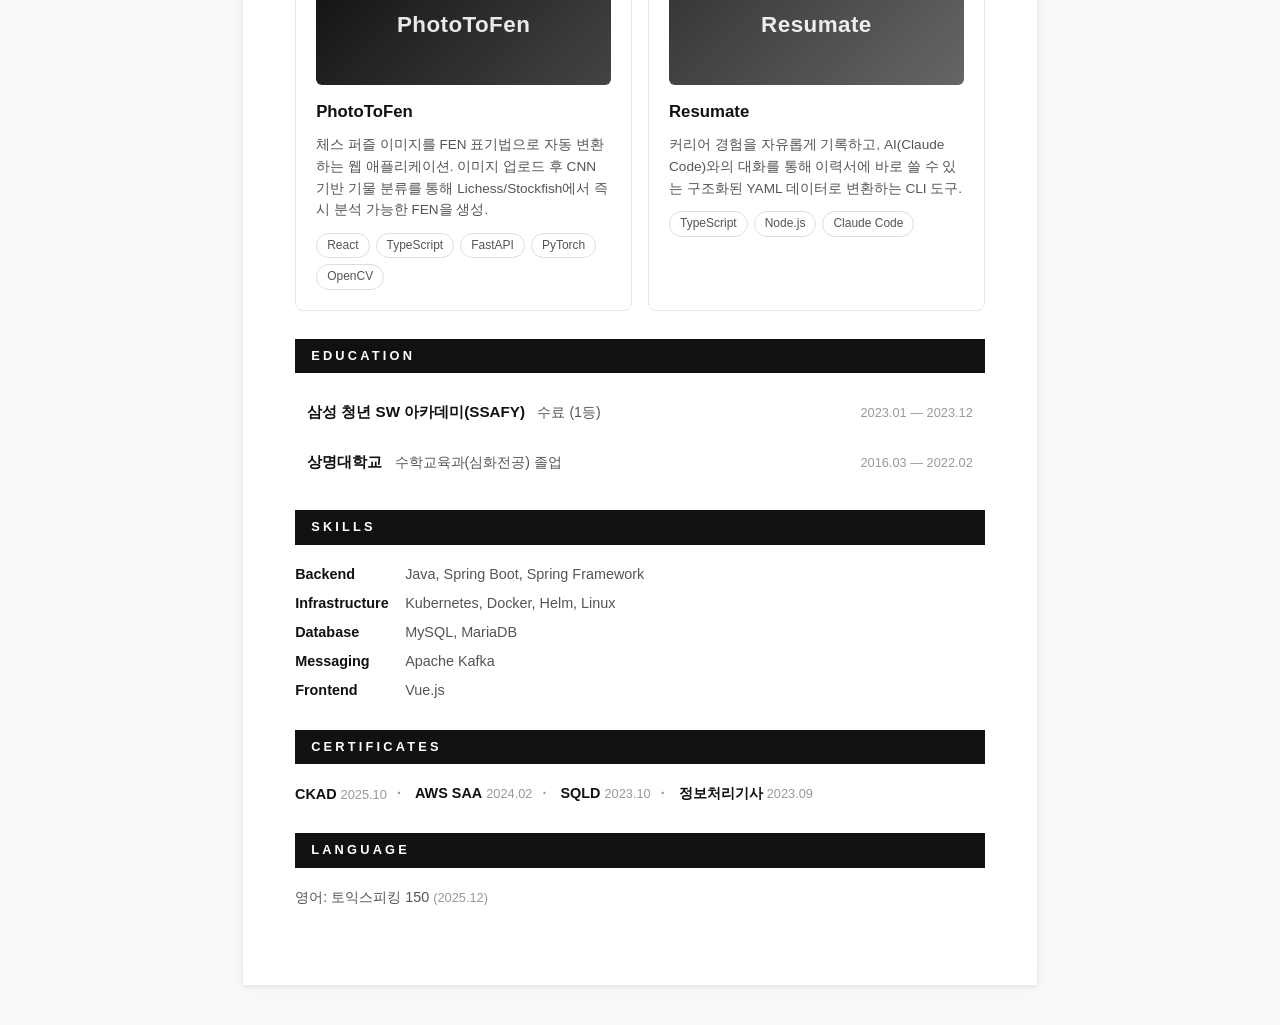
==== commit 420e591b: "feat: add GEMINI.md and enhance resume contact labels - Add GEMINI.md for AI agent instructions (mig" ====
--- a/resume/index.html
+++ b/resume/index.html
@@ -14,9 +14,9 @@
                 <h1 class="header__name">유태영</h1>
                 <p class="header__role">Backend Developer</p>
                 <ul class="header__contact">
-                    <li><a href="https://github.com/taeyeongryu" target="_blank" rel="noopener">github.com/taeyeongryu</a></li>
-                    <li><a href="https://gbarry.tistory.com" target="_blank" rel="noopener">gbarry.tistory.com</a></li>
-                    <li><a href="mailto:tybam@naver.com">tybam@naver.com</a></li>
+                    <li><strong>GitHub</strong> <a href="https://github.com/taeyeongryu" target="_blank" rel="noopener">github.com/taeyeongryu</a></li>
+                    <li><strong>Blog</strong> <a href="https://gbarry.tistory.com" target="_blank" rel="noopener">gbarry.tistory.com</a></li>
+                    <li><strong>Email</strong> <a href="mailto:tybam@naver.com">tybam@naver.com</a></li>
                 </ul>
             </div>
             <img src="profile.jpg" alt="유태영 프로필 사진" class="header__photo">
